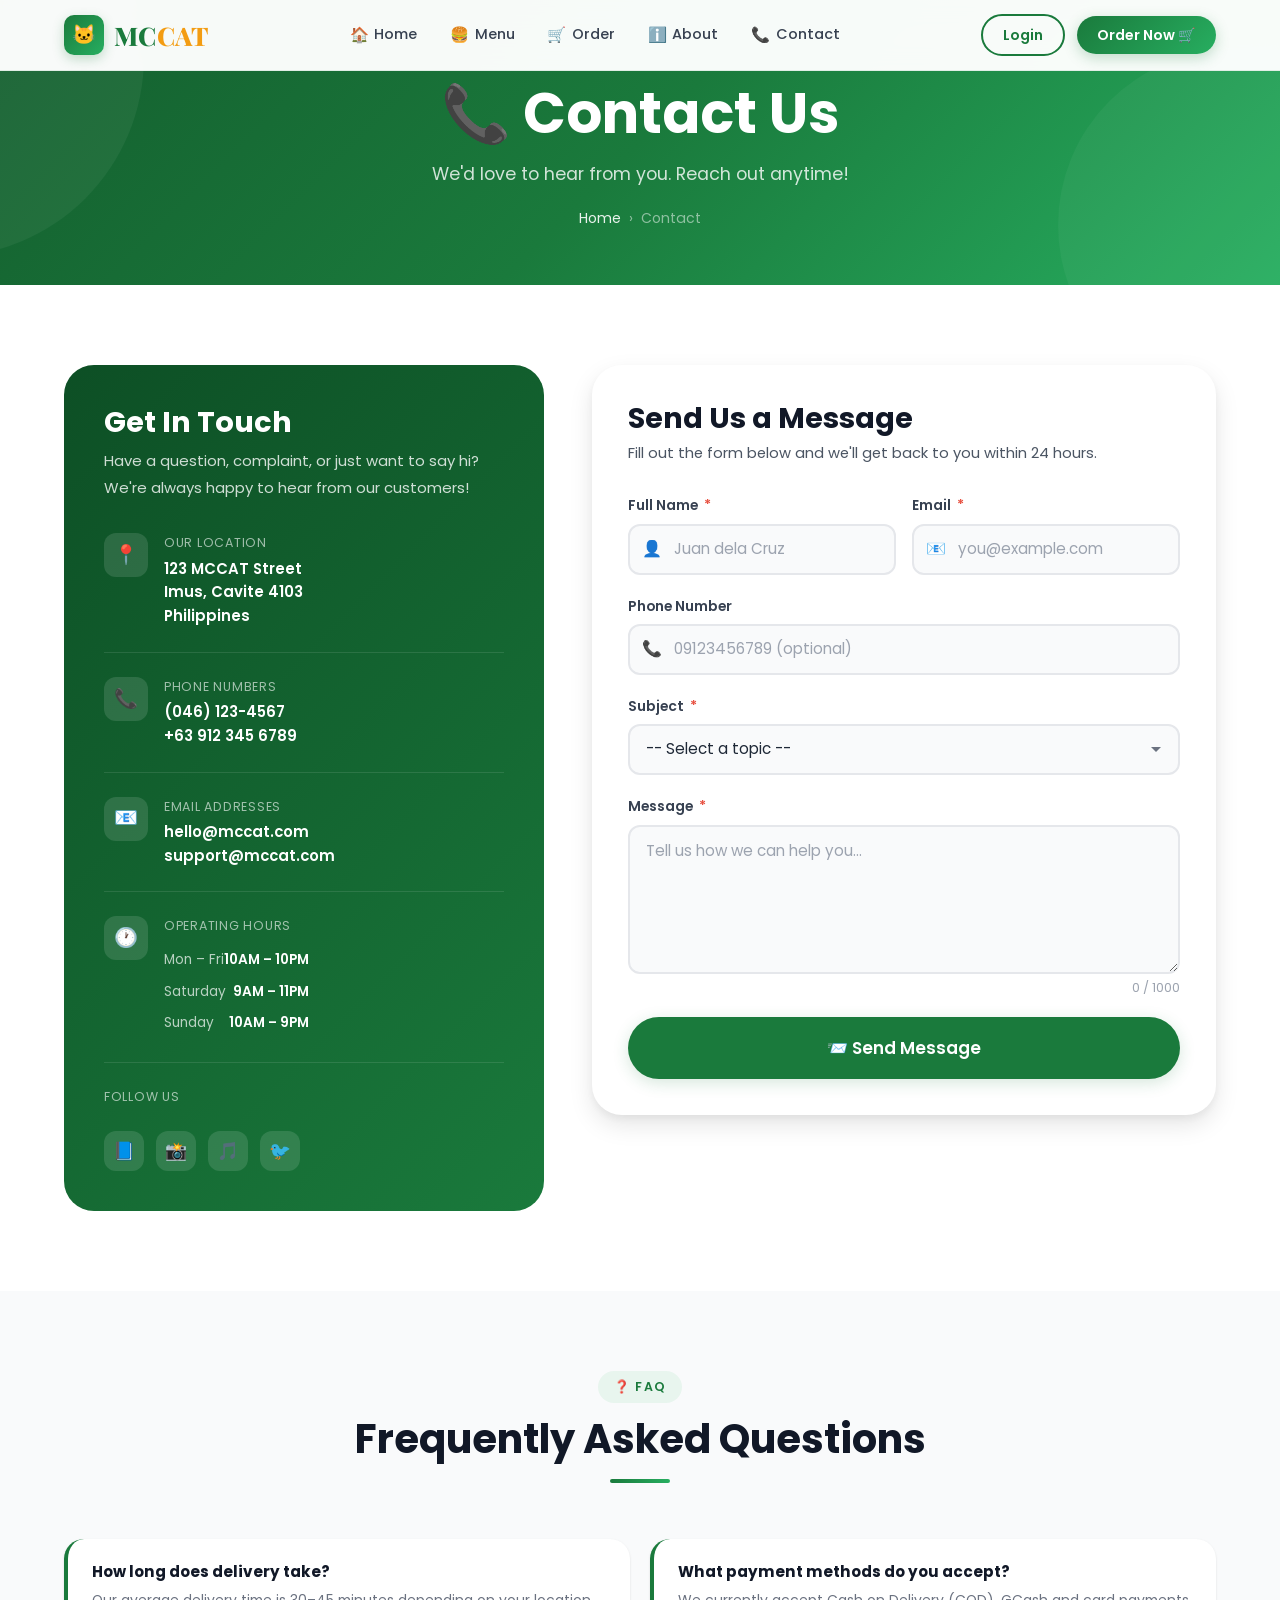
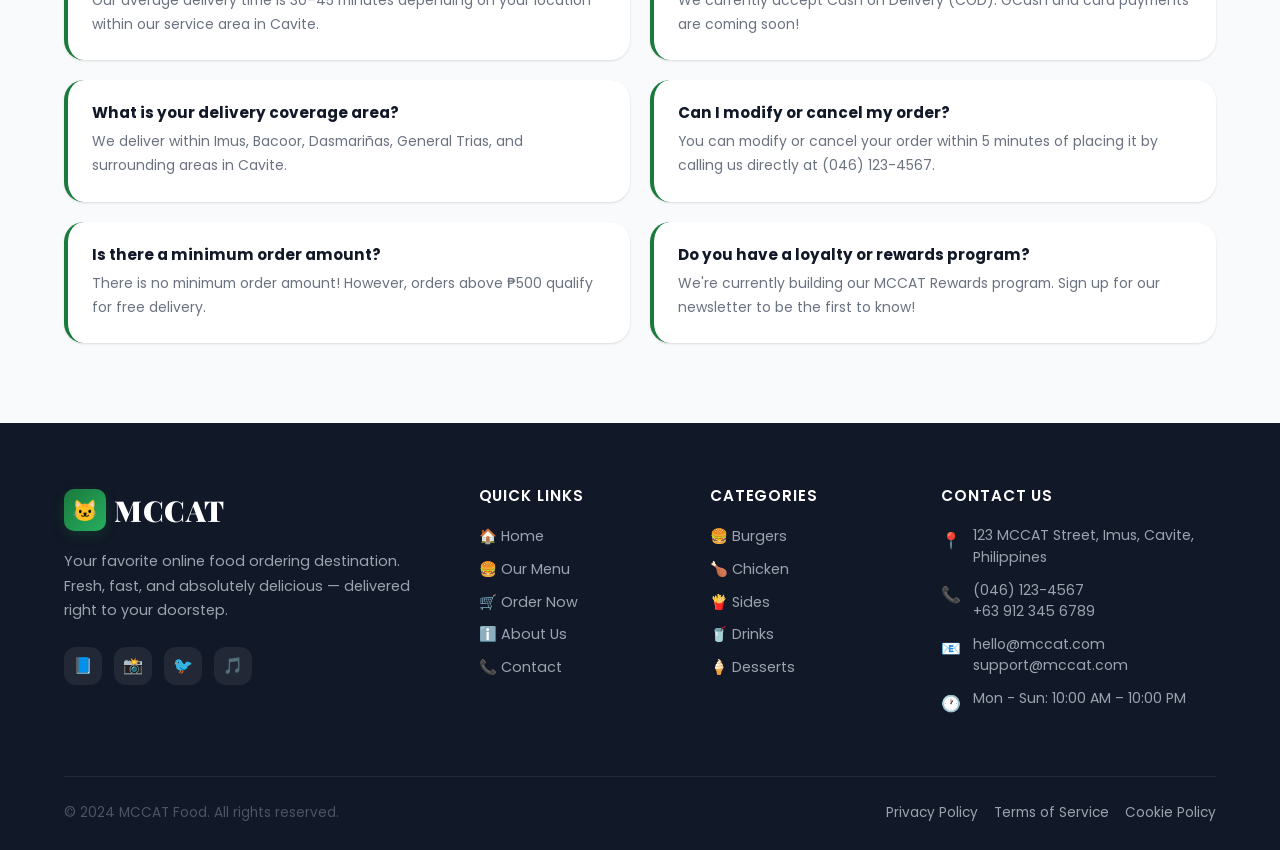
==== contact.html @ e12c821e "First upload: Front-end files" ====
<!DOCTYPE html>
<html lang="en">
<head>
  <meta charset="UTF-8" />
  <meta name="viewport" content="width=device-width, initial-scale=1.0" />
  <title>Contact Us — MCCAT</title>
  <link rel="stylesheet" href="css/style.css" />
  <link rel="stylesheet" href="css/navbar.css" />
  <link rel="stylesheet" href="css/forms.css" />
  <link rel="stylesheet" href="css/animations.css" />

  <style>
    .contact-layout {
      display: grid;
      grid-template-columns: 1fr 1.3fr;
      gap: 3rem;
      align-items: start;
    }
    .contact-info-card {
      background: linear-gradient(135deg, #0d4f25, var(--primary));
      border-radius: var(--radius-xl);
      padding: 2.5rem;
      color: #fff;
      position: sticky;
      top: 90px;
    }
    .contact-info-card h3 { color: #fff; margin-bottom: 0.5rem; }
    .contact-info-card p  { color: rgba(255,255,255,0.8); margin-bottom: 2rem; font-size:0.93rem; }
    .contact-info-item {
      display: flex;
      gap: 1rem;
      align-items: flex-start;
      margin-bottom: 1.5rem;
      padding-bottom: 1.5rem;
      border-bottom: 1px solid rgba(255,255,255,0.1);
    }
    .contact-info-item:last-of-type { border-bottom: none; margin-bottom: 2rem; }
    .ci-icon {
      width: 44px;
      height: 44px;
      background: rgba(255,255,255,0.12);
      border-radius: var(--radius-md);
      display: flex;
      align-items: center;
      justify-content: center;
      font-size: 1.2rem;
      flex-shrink: 0;
    }
    .ci-label { font-size: 0.78rem; color: rgba(255,255,255,0.6); text-transform:uppercase; letter-spacing:0.06em; margin-bottom:0.2rem; }
    .ci-value { font-weight: 600; font-size: 0.93rem; }

    .contact-social { display: flex; gap: 0.75rem; margin-top: 1.5rem; }
    .contact-social a {
      width: 40px; height: 40px;
      background: rgba(255,255,255,0.12);
      border-radius: var(--radius-md);
      display: flex; align-items: center; justify-content: center;
      font-size: 1.1rem; transition: var(--transition); text-decoration: none;
    }
    .contact-social a:hover { background: rgba(255,255,255,0.25); transform: translateY(-3px); }

    .hours-grid {
      display: grid;
      grid-template-columns: 1fr 1fr;
      gap: 0.4rem;
      margin-top: 1rem;
    }
    .hours-row { display: flex; justify-content: space-between; font-size: 0.85rem; padding: 0.3rem 0; }
    .hours-row .day   { color: rgba(255,255,255,0.7); }
    .hours-row .time  { color: #fff; font-weight: 600; }

    .contact-form-card {
      background: var(--white);
      border-radius: var(--radius-xl);
      padding: 2.25rem;
      box-shadow: var(--shadow-lg);
    }
    .contact-form-card h3 { margin-bottom: 0.25rem; }
    .contact-form-card > p { margin-bottom: 1.75rem; font-size: 0.92rem; }

    .faq-section { background: var(--gray-50,#f9fafb); }
    .faq-grid { display: grid; grid-template-columns: repeat(2,1fr); gap: 1.25rem; }
    .faq-item {
      background: var(--white);
      border-radius: var(--radius-lg);
      padding: 1.5rem;
      box-shadow: var(--shadow-sm);
      border-left: 4px solid var(--primary);
      transition: var(--transition);
    }
    .faq-item:hover { transform: translateX(4px); box-shadow: var(--shadow-md); }
    .faq-item h4 { font-size: 0.95rem; margin-bottom: 0.5rem; color: var(--gray-900); }
    .faq-item p  { font-size: 0.87rem; color: var(--gray-500); margin: 0; line-height: 1.7; }

    @media (max-width: 900px) {
      .contact-layout { grid-template-columns: 1fr; }
      .contact-info-card { position: static; }
      .faq-grid { grid-template-columns: 1fr; }
    }
  </style>
</head>
<body>

  <div id="navbarPlaceholder"></div>

  <!-- Hero -->
  <div class="page-hero">
    <div class="container">
      <h1 class="animate-fadeInDown">📞 Contact Us</h1>
      <p class="animate-fadeInUp delay-100">We'd love to hear from you. Reach out anytime!</p>
      <div class="breadcrumb">
        <a href="index.html">Home</a> <span>›</span> <span>Contact</span>
      </div>
    </div>
  </div>

  <!-- ╔══════════════════════════════════════════════════════╗
       ║  CONTACT SECTION                                     ║
       ╚══════════════════════════════════════════════════════╝ -->
  <section class="section">
    <div class="container">
      <div class="contact-layout">

        <!-- LEFT: Info Card -->
        <div class="contact-info-card reveal-left">
          <h3>Get In Touch</h3>
          <p>Have a question, complaint, or just want to say hi? We're always happy to hear from our customers!</p>

          <div class="contact-info-item">
            <div class="ci-icon">📍</div>
            <div>
              <div class="ci-label">Our Location</div>
              <div class="ci-value">123 MCCAT Street<br>Imus, Cavite 4103<br>Philippines</div>
            </div>
          </div>

          <div class="contact-info-item">
            <div class="ci-icon">📞</div>
            <div>
              <div class="ci-label">Phone Numbers</div>
              <div class="ci-value">(046) 123-4567<br>+63 912 345 6789</div>
            </div>
          </div>

          <div class="contact-info-item">
            <div class="ci-icon">📧</div>
            <div>
              <div class="ci-label">Email Addresses</div>
              <div class="ci-value">hello@mccat.com<br>support@mccat.com</div>
            </div>
          </div>

          <div class="contact-info-item">
            <div class="ci-icon">🕐</div>
            <div>
              <div class="ci-label">Operating Hours</div>
              <div style="margin-top:0.5rem;">
                <div class="hours-row"><span class="day">Mon – Fri</span><span class="time">10AM – 10PM</span></div>
                <div class="hours-row"><span class="day">Saturday</span><span class="time">9AM – 11PM</span></div>
                <div class="hours-row"><span class="day">Sunday</span><span class="time">10AM – 9PM</span></div>
              </div>
            </div>
          </div>

          <div class="ci-label">Follow Us</div>
          <div class="contact-social">
            <a href="#" aria-label="Facebook">📘</a>
            <a href="#" aria-label="Instagram">📸</a>
            <a href="#" aria-label="TikTok">🎵</a>
            <a href="#" aria-label="Twitter">🐦</a>
          </div>
        </div>

        <!-- RIGHT: Contact Form -->
        <div class="contact-form-card reveal-right">
          <h3>Send Us a Message</h3>
          <p>Fill out the form below and we'll get back to you within 24 hours.</p>

          <!-- Alert -->
          <div id="contactAlert"></div>

          <!-- Contact Form
               PHP BACKEND NOTE:
               action="api/contact.php" method="POST"
               Use PHPMailer to send email to hello@mccat.com
               INSERT INTO contact_messages (name, email, subject, message, created_at)
          -->
          <form id="contactForm" novalidate>

            <div class="form-row">
              <div class="form-group">
                <label for="contactName" class="form-label">Full Name <span class="required">*</span></label>
                <div class="input-group">
                  <input type="text" id="contactName" name="name"
                    class="form-control" placeholder="Juan dela Cruz"
                    maxlength="100" required />
                  <span class="input-icon">👤</span>
                </div>
              </div>
              <div class="form-group">
                <label for="contactEmail" class="form-label">Email <span class="required">*</span></label>
                <div class="input-group">
                  <input type="email" id="contactEmail" name="email"
                    class="form-control" placeholder="you@example.com" required />
                  <span class="input-icon">📧</span>
                </div>
              </div>
            </div>

            <div class="form-group">
              <label for="contactPhone" class="form-label">Phone Number</label>
              <div class="input-group">
                <input type="tel" id="contactPhone" name="phone"
                  class="form-control" placeholder="09123456789 (optional)"
                  maxlength="15" />
                <span class="input-icon">📞</span>
              </div>
            </div>

            <div class="form-group">
              <label for="contactSubject" class="form-label">Subject <span class="required">*</span></label>
              <select id="contactSubject" name="subject" class="form-control" required>
                <option value="">-- Select a topic --</option>
                <option value="order_inquiry">Order Inquiry</option>
                <option value="delivery_issue">Delivery Issue</option>
                <option value="food_quality">Food Quality Concern</option>
                <option value="feedback">General Feedback</option>
                <option value="partnership">Business Partnership</option>
                <option value="other">Other</option>
              </select>
            </div>

            <div class="form-group">
              <label for="contactMessage" class="form-label">Message <span class="required">*</span></label>
              <textarea id="contactMessage" name="message"
                class="form-control"
                placeholder="Tell us how we can help you..."
                rows="5" required minlength="10" maxlength="1000"></textarea>
              <span class="form-hint" id="charCount" style="text-align:right;display:block;">0 / 1000</span>
            </div>

            <button type="submit" id="contactSubmitBtn"
              class="btn btn-primary btn-full btn-lg btn-submit">
              <span class="btn-text">📨 Send Message</span>
              <span class="btn-loader" style="display:none;align-items:center;gap:0.5rem;">
                <span class="spinner spinner-sm" style="border-color:rgba(255,255,255,0.3);border-top-color:#fff;"></span>
                Sending...
              </span>
            </button>

          </form>
        </div>

      </div>
    </div>
  </section>

  <!-- ╔══════════════════════════════════════════════════════╗
       ║  FAQ                                                 ║
       ╚══════════════════════════════════════════════════════╝ -->
  <section class="section faq-section">
    <div class="container">
      <div class="section-header reveal">
        <span class="tag">❓ FAQ</span>
        <h2>Frequently Asked Questions</h2>
        <div class="divider"></div>
      </div>

      <div class="faq-grid stagger">
        <div class="faq-item reveal">
          <h4>How long does delivery take?</h4>
          <p>Our average delivery time is 30–45 minutes depending on your location within our service area in Cavite.</p>
        </div>
        <div class="faq-item reveal delay-100">
          <h4>What payment methods do you accept?</h4>
          <p>We currently accept Cash on Delivery (COD). GCash and card payments are coming soon!</p>
        </div>
        <div class="faq-item reveal delay-200">
          <h4>What is your delivery coverage area?</h4>
          <p>We deliver within Imus, Bacoor, Dasmariñas, General Trias, and surrounding areas in Cavite.</p>
        </div>
        <div class="faq-item reveal delay-300">
          <h4>Can I modify or cancel my order?</h4>
          <p>You can modify or cancel your order within 5 minutes of placing it by calling us directly at (046) 123-4567.</p>
        </div>
        <div class="faq-item reveal delay-400">
          <h4>Is there a minimum order amount?</h4>
          <p>There is no minimum order amount! However, orders above ₱500 qualify for free delivery.</p>
        </div>
        <div class="faq-item reveal delay-500">
          <h4>Do you have a loyalty or rewards program?</h4>
          <p>We're currently building our MCCAT Rewards program. Sign up for our newsletter to be the first to know!</p>
        </div>
      </div>
    </div>
  </section>

  <div id="footerPlaceholder"></div>
  <button id="backToTop" aria-label="Back to top">↑</button>
  <div class="toast-container"></div>

  <script src="js/validation.js"></script>
  <script src="js/navbar.js"></script>
  <script src="js/animations.js"></script>
  <script>
    async function loadComponent(id, file) {
      try { document.getElementById(id).innerHTML = await (await fetch(file)).text(); } catch(e) {}
    }
    loadComponent('navbarPlaceholder', 'components/navbar.html');
    loadComponent('footerPlaceholder', 'components/footer.html');

    /* ── Contact Form Logic ───────────────────────────── */
    const contactForm   = document.getElementById('contactForm');
    const contactSubmit = document.getElementById('contactSubmitBtn');
    const msgArea       = document.getElementById('contactMessage');
    const charCount     = document.getElementById('charCount');

    // Character counter
    if (msgArea && charCount) {
      msgArea.addEventListener('input', () => {
        charCount.textContent = `${msgArea.value.length} / 1000`;
        charCount.style.color = msgArea.value.length > 900 ? 'var(--danger)' : 'var(--gray-400)';
      });
    }

    if (contactForm) {
      contactForm.addEventListener('submit', function(e) {
        e.preventDefault();
        Validation.clearFormAlert('contactAlert');

        const name    = document.getElementById('contactName').value.trim();
        const email   = document.getElementById('contactEmail').value.trim();
        const subject = document.getElementById('contactSubject').value;
        const message = document.getElementById('contactMessage').value.trim();

        let valid = true;

        const nRes = Validation.validateFullName(name);
        if (!nRes.valid) { Validation.showFieldError(document.getElementById('contactName'), nRes.message); valid = false; }
        else Validation.showFieldSuccess(document.getElementById('contactName'));

        const eRes = Validation.validateEmail(email);
        if (!eRes.valid) { Validation.showFieldError(document.getElementById('contactEmail'), eRes.message); valid = false; }
        else Validation.showFieldSuccess(document.getElementById('contactEmail'));

        const sRes = Validation.validateSelect(subject, 'subject');
        if (!sRes.valid) { Validation.showFieldError(document.getElementById('contactSubject'), sRes.message); valid = false; }

        const mRes = Validation.validateTextField(message, 'Message', 10, 1000);
        if (!mRes.valid) { Validation.showFieldError(document.getElementById('contactMessage'), mRes.message); valid = false; }
        else Validation.showFieldSuccess(document.getElementById('contactMessage'));

        if (!valid) return;

        // Set loading
        contactSubmit.disabled = true;
        const btnText   = contactSubmit.querySelector('.btn-text');
        const btnLoader = contactSubmit.querySelector('.btn-loader');
        if (btnText)   btnText.style.opacity   = '0';
        if (btnLoader) btnLoader.style.display = 'flex';

        // -------------------------------------------------------
        // SIMULATE SEND
        // PHP BACKEND: fetch('api/contact.php', { method:'POST', body: JSON.stringify({name,email,subject,message}) })
        // -------------------------------------------------------
        console.log('[MCCAT Contact] Message submitted:', { name, email, subject, message });
        console.log('// PHP BACKEND: POST to api/contact.php');
        console.log('// SQL: INSERT INTO contact_messages (name, email, subject, message, created_at)');

        setTimeout(() => {
          contactSubmit.disabled = false;
          if (btnText)   btnText.style.opacity   = '1';
          if (btnLoader) btnLoader.style.display = 'none';

          Validation.showFormAlert('contactAlert', 'success',
            `Thanks ${name}! 🎉 Your message has been received. We'll reply to ${email} within 24 hours.`
          );
          if (window.showToast) showToast('Message sent successfully! 📨', 'success');
          contactForm.reset();
          if (charCount) charCount.textContent = '0 / 1000';
        }, 1500);
      });
    }
  </script>
</body>
</html>
---- css/style.css ----
/* ============================================================
   MCCAT - Main Stylesheet (style.css) — Simplified
   Primary: Green (#1a7a3c), Secondary: White (#ffffff)
   Ready for PHP + SQL backend integration
   ============================================================ */

/* --- Google Fonts Import --- */
@import url('https://fonts.googleapis.com/css2?family=Poppins:wght@300;400;500;600;700;800;900&family=Playfair+Display:wght@700;800&display=swap');

/* --- CSS Variables --- */
:root {
  --primary:        #1a7a3c;
  --primary-dark:   #145e2e;
  --primary-light:  #27ae60;
  --primary-pale:   #e8f5ee;
  --accent:         #f39c12;
  --accent-dark:    #d68910;
  --white:          #ffffff;
  --off-white:      #f9fafb;
  --gray-100:       #f3f4f6;
  --gray-200:       #e5e7eb;
  --gray-300:       #d1d5db;
  --gray-400:       #9ca3af;
  --gray-500:       #6b7280;
  --gray-600:       #4b5563;
  --gray-700:       #374151;
  --gray-800:       #1f2937;
  --gray-900:       #111827;
  --danger:         #e74c3c;
  --success:        #27ae60;
  --warning:        #f39c12;
  --shadow-sm:      0 1px 3px rgba(0,0,0,0.08), 0 1px 2px rgba(0,0,0,0.06);
  --shadow-md:      0 4px 6px rgba(0,0,0,0.07), 0 2px 4px rgba(0,0,0,0.06);
  --shadow-lg:      0 10px 25px rgba(0,0,0,0.1), 0 4px 10px rgba(0,0,0,0.05);
  --shadow-xl:      0 20px 60px rgba(0,0,0,0.15);
  --shadow-green:   0 4px 16px rgba(26,122,60,0.18);
  --radius-sm:      6px;
  --radius-md:      12px;
  --radius-lg:      20px;
  --radius-xl:      30px;
  --radius-full:    9999px;
  --transition:     all 0.2s ease;
  --font-main:      'Poppins', sans-serif;
  --font-display:   'Playfair Display', serif;
}

/* --- Reset & Base --- */
*, *::before, *::after {
  margin: 0;
  padding: 0;
  box-sizing: border-box;
}

html {
  scroll-behavior: smooth;
  font-size: 16px;
}

body {
  font-family: var(--font-main);
  color: var(--gray-800);
  background-color: var(--white);
  line-height: 1.6;
  overflow-x: hidden;
}

img { max-width: 100%; height: auto; display: block; }
a  { text-decoration: none; color: inherit; }
ul { list-style: none; }
button { cursor: pointer; border: none; background: none; font-family: inherit; }
input, textarea, select { font-family: inherit; }

/* --- Typography --- */
h1, h2, h3, h4, h5, h6 {
  font-weight: 700;
  line-height: 1.2;
  color: var(--gray-900);
}
h1 { font-size: clamp(2rem, 5vw, 3.5rem); }
h2 { font-size: clamp(1.6rem, 3.5vw, 2.5rem); }
h3 { font-size: clamp(1.2rem, 2.5vw, 1.8rem); }
h4 { font-size: 1.2rem; }
p  { color: var(--gray-600); line-height: 1.8; }

/* --- Container --- */
.container {
  width: 100%;
  max-width: 1200px;
  margin: 0 auto;
  padding: 0 1.5rem;
}

/* --- Section Styles --- */
.section    { padding: 5rem 0; }
.section-sm { padding: 3rem 0; }

.section-header {
  text-align: center;
  margin-bottom: 3.5rem;
}
.section-header .tag {
  display: inline-block;
  background: var(--primary-pale);
  color: var(--primary);
  font-size: 0.78rem;
  font-weight: 600;
  letter-spacing: 0.1em;
  text-transform: uppercase;
  padding: 0.35rem 1rem;
  border-radius: var(--radius-full);
  margin-bottom: 0.75rem;
}
.section-header h2 { margin-bottom: 0.75rem; }
.section-header p {
  max-width: 520px;
  margin: 0 auto;
  font-size: 1.05rem;
}

/* --- Buttons --- */
.btn {
  display: inline-flex;
  align-items: center;
  gap: 0.5rem;
  padding: 0.75rem 1.75rem;
  border-radius: var(--radius-full);
  font-size: 0.95rem;
  font-weight: 600;
  transition: background 0.2s ease, border-color 0.2s ease, box-shadow 0.2s ease;
  cursor: pointer;
  border: 2px solid transparent;
  white-space: nowrap;
}
.btn-primary {
  background: var(--primary);
  color: var(--white);
  box-shadow: var(--shadow-green);
}
.btn-primary:hover {
  background: var(--primary-dark);
  box-shadow: 0 6px 20px rgba(26,122,60,0.28);
}
.btn-secondary {
  background: var(--white);
  color: var(--primary);
  border-color: var(--primary);
}
.btn-secondary:hover {
  background: var(--primary-pale);
}
.btn-accent {
  background: var(--accent);
  color: var(--white);
  box-shadow: 0 4px 14px rgba(243,156,18,0.25);
}
.btn-accent:hover {
  background: var(--accent-dark);
}
.btn-outline {
  background: transparent;
  color: var(--white);
  border-color: var(--white);
}
.btn-outline:hover {
  background: var(--white);
  color: var(--primary);
}
.btn-lg   { padding: 1rem 2.25rem; font-size: 1.05rem; }
.btn-sm   { padding: 0.5rem 1.1rem; font-size: 0.85rem; }
.btn-full { width: 100%; justify-content: center; }
.btn:disabled {
  opacity: 0.6;
  cursor: not-allowed;
}

/* --- Badge --- */
.badge {
  display: inline-flex;
  align-items: center;
  padding: 0.2rem 0.65rem;
  border-radius: var(--radius-full);
  font-size: 0.75rem;
  font-weight: 600;
}
.badge-green  { background: var(--primary-pale); color: var(--primary); }
.badge-orange { background: #fff3e0; color: #e65100; }
.badge-red    { background: #fce4ec; color: var(--danger); }

/* --- Cards --- */
.card {
  background: var(--white);
  border-radius: var(--radius-lg);
  box-shadow: var(--shadow-md);
  overflow: hidden;
  transition: box-shadow 0.2s ease;
}
.card:hover {
  box-shadow: var(--shadow-lg);
}

/* --- Food Card --- */
.food-card {
  background: var(--white);
  border-radius: var(--radius-lg);
  box-shadow: var(--shadow-md);
  overflow: hidden;
  transition: box-shadow 0.2s ease, border-color 0.2s ease;
  display: flex;
  flex-direction: column;
  border: 1px solid var(--gray-100);
}
.food-card:hover {
  box-shadow: var(--shadow-lg);
  border-color: var(--primary-pale);
}
.food-card-image {
  width: 100%;
  height: 200px;
  background: var(--primary-pale);
  display: flex;
  align-items: center;
  justify-content: center;
  overflow: hidden;
  position: relative;
}
.food-card-image img {
  width: 140px;
  height: 140px;
  object-fit: contain;
}
.food-card-body {
  padding: 1.25rem;
  flex: 1;
  display: flex;
  flex-direction: column;
}
.food-card-name {
  font-size: 1rem;
  font-weight: 700;
  color: var(--gray-900);
  margin-bottom: 0.35rem;
}
.food-card-desc {
  font-size: 0.85rem;
  color: var(--gray-500);
  line-height: 1.6;
  margin-bottom: 1rem;
  flex: 1;
  display: -webkit-box;
  -webkit-line-clamp: 2;
  line-clamp: 2;
  -webkit-box-orient: vertical;
  overflow: hidden;
}
.food-card-footer {
  display: flex;
  align-items: center;
  justify-content: space-between;
  margin-top: auto;
}
.food-card-price {
  font-size: 1.15rem;
  font-weight: 800;
  color: var(--primary);
}
.food-card-price span {
  font-size: 0.78rem;
  font-weight: 500;
  color: var(--gray-400);
}
.food-card-rating {
  display: flex;
  align-items: center;
  gap: 0.25rem;
  font-size: 0.8rem;
  color: var(--gray-500);
}
.food-card-rating .star { color: #f59e0b; }

/* --- Star Rating --- */
.stars { color: #f59e0b; font-size: 0.85rem; letter-spacing: 0.05em; }

/* --- Page Hero (inner pages) --- */
.page-hero {
  background: linear-gradient(135deg, var(--primary-dark) 0%, var(--primary) 50%, var(--primary-light) 100%);
  padding: 5rem 0 3.5rem;
  text-align: center;
  position: relative;
  overflow: hidden;
}
.page-hero::before {
  content: '';
  position: absolute;
  top: -50%;
  left: -20%;
  width: 400px;
  height: 400px;
  background: rgba(255,255,255,0.05);
  border-radius: 50%;
}
.page-hero::after {
  content: '';
  position: absolute;
  bottom: -40%;
  right: -10%;
  width: 350px;
  height: 350px;
  background: rgba(255,255,255,0.04);
  border-radius: 50%;
}
.page-hero h1 { color: var(--white); margin-bottom: 0.75rem; }
.page-hero p  { color: rgba(255,255,255,0.8); font-size: 1.1rem; }
.breadcrumb {
  display: flex;
  align-items: center;
  justify-content: center;
  gap: 0.5rem;
  margin-top: 1rem;
  font-size: 0.88rem;
  color: rgba(255,255,255,0.7);
}
.breadcrumb a { color: rgba(255,255,255,0.9); transition: color 0.2s ease; }
.breadcrumb a:hover { color: var(--white); }
.breadcrumb span { color: rgba(255,255,255,0.5); }

/* --- Divider --- */
.divider {
  width: 60px;
  height: 4px;
  background: linear-gradient(90deg, var(--primary), var(--primary-light));
  border-radius: var(--radius-full);
  margin: 1rem auto;
}

/* --- Grid Layouts --- */
.grid-2    { display: grid; grid-template-columns: repeat(2, 1fr); gap: 1.5rem; }
.grid-3    { display: grid; grid-template-columns: repeat(3, 1fr); gap: 1.5rem; }
.grid-4    { display: grid; grid-template-columns: repeat(4, 1fr); gap: 1.5rem; }
.grid-auto { display: grid; grid-template-columns: repeat(auto-fill, minmax(260px, 1fr)); gap: 1.5rem; }

/* --- Alert Messages --- */
.alert {
  padding: 1rem 1.25rem;
  border-radius: var(--radius-md);
  font-size: 0.9rem;
  font-weight: 500;
  display: flex;
  align-items: flex-start;
  gap: 0.75rem;
  margin-bottom: 1rem;
}
.alert-success { background: #d1fae5; color: #065f46; border-left: 4px solid var(--success); }
.alert-error   { background: #fee2e2; color: #991b1b; border-left: 4px solid var(--danger); }
.alert-warning { background: #fef3c7; color: #92400e; border-left: 4px solid var(--warning); }
.alert-info    { background: #dbeafe; color: #1e40af; border-left: 4px solid #3b82f6; }
.alert-icon    { font-size: 1.1rem; flex-shrink: 0; margin-top: 0.05rem; }

/* --- Toast Notification --- */
.toast-container {
  position: fixed;
  top: 1.5rem;
  right: 1.5rem;
  z-index: 9999;
  display: flex;
  flex-direction: column;
  gap: 0.75rem;
}
.toast {
  background: var(--white);
  border-radius: var(--radius-md);
  padding: 1rem 1.25rem;
  box-shadow: var(--shadow-xl);
  display: flex;
  align-items: center;
  gap: 0.75rem;
  min-width: 280px;
  max-width: 380px;
  opacity: 0;
  transition: opacity 0.3s ease;
  border-left: 4px solid var(--primary);
}
.toast.show   { opacity: 1; }
.toast-icon   { font-size: 1.3rem; }
.toast-message { font-size: 0.9rem; font-weight: 500; flex: 1; }
.toast-close  { font-size: 1.1rem; cursor: pointer; color: var(--gray-400); padding: 0 0.25rem; }

/* --- Loading Spinner --- */
.spinner {
  width: 40px;
  height: 40px;
  border: 3px solid var(--gray-200);
  border-top-color: var(--primary);
  border-radius: 50%;
  animation: spin 0.8s linear infinite;
}
.spinner-sm { width: 20px; height: 20px; border-width: 2px; }
@keyframes spin { to { transform: rotate(360deg); } }

.loading-container {
  display: flex;
  flex-direction: column;
  align-items: center;
  justify-content: center;
  padding: 4rem 2rem;
  gap: 1rem;
}
.loading-container p { color: var(--gray-500); font-size: 0.9rem; }

/* --- Empty State --- */
.empty-state {
  text-align: center;
  padding: 4rem 2rem;
}
.empty-state .empty-icon { font-size: 4rem; margin-bottom: 1rem; }
.empty-state h3 { color: var(--gray-700); margin-bottom: 0.5rem; }
.empty-state p  { color: var(--gray-500); }

/* --- Footer --- */
footer {
  background: var(--gray-900);
  color: var(--gray-300);
  padding: 4rem 0 0;
}
.footer-grid {
  display: grid;
  grid-template-columns: 2fr 1fr 1fr 1.5fr;
  gap: 3rem;
  padding-bottom: 3rem;
  border-bottom: 1px solid rgba(255,255,255,0.08);
}
.footer-brand .logo-text {
  font-size: 1.8rem;
  font-weight: 900;
  color: var(--white);
  font-family: var(--font-display);
}
.footer-brand p {
  margin: 1rem 0 1.5rem;
  color: var(--gray-400);
  font-size: 0.9rem;
  line-height: 1.7;
}
.footer-social { display: flex; gap: 0.75rem; }
.social-btn {
  width: 38px;
  height: 38px;
  border-radius: var(--radius-md);
  background: rgba(255,255,255,0.07);
  display: flex;
  align-items: center;
  justify-content: center;
  font-size: 1rem;
  transition: background 0.2s ease;
  text-decoration: none;
}
.social-btn:hover { background: var(--primary); }
.footer-col h4 {
  color: var(--white);
  font-size: 0.95rem;
  font-weight: 600;
  margin-bottom: 1.25rem;
  text-transform: uppercase;
  letter-spacing: 0.06em;
}
.footer-col ul { display: flex; flex-direction: column; gap: 0.6rem; }
.footer-col ul li a {
  color: var(--gray-400);
  font-size: 0.9rem;
  transition: color 0.2s ease;
  display: flex;
  align-items: center;
  gap: 0.4rem;
}
.footer-col ul li a:hover { color: var(--primary-light); }
.footer-contact-item {
  display: flex;
  align-items: flex-start;
  gap: 0.75rem;
  margin-bottom: 0.75rem;
}
.footer-contact-item .icon { font-size: 1rem; margin-top: 0.15rem; color: var(--primary-light); }
.footer-contact-item p    { color: var(--gray-400); font-size: 0.88rem; margin: 0; line-height: 1.5; }
.footer-bottom {
  padding: 1.5rem 0;
  display: flex;
  align-items: center;
  justify-content: space-between;
  font-size: 0.85rem;
  color: var(--gray-500);
}
.footer-bottom a { color: var(--gray-400); transition: color 0.2s ease; }
.footer-bottom a:hover { color: var(--primary-light); }

/* --- Utility Classes --- */
.text-center { text-align: center; }
.text-green  { color: var(--primary); }
.text-accent { color: var(--accent); }
.text-gray   { color: var(--gray-500); }
.text-sm     { font-size: 0.875rem; }
.text-lg     { font-size: 1.125rem; }
.text-bold   { font-weight: 700; }
.bg-green    { background: var(--primary-pale); }
.mt-1 { margin-top: 0.5rem; }
.mt-2 { margin-top: 1rem; }
.mt-3 { margin-top: 1.5rem; }
.mt-4 { margin-top: 2rem; }
.mb-1 { margin-bottom: 0.5rem; }
.mb-2 { margin-bottom: 1rem; }
.mb-3 { margin-bottom: 1.5rem; }
.mb-4 { margin-bottom: 2rem; }
.d-flex          { display: flex; }
.align-center    { align-items: center; }
.justify-between { justify-content: space-between; }
.gap-1 { gap: 0.5rem; }
.gap-2 { gap: 1rem; }
.gap-3 { gap: 1.5rem; }
.hidden  { display: none !important; }
.visible { display: block !important; }

/* --- Price Tag --- */
.price-tag { font-size: 1.2rem; font-weight: 800; color: var(--primary); }
.price-tag::before { content: '₱'; font-size: 0.85em; }

/* --- Order Summary Box --- */
.summary-box {
  background: var(--primary-pale);
  border: 1px solid rgba(26,122,60,0.15);
  border-radius: var(--radius-lg);
  padding: 1.5rem;
}
.summary-row {
  display: flex;
  justify-content: space-between;
  align-items: center;
  padding: 0.5rem 0;
  font-size: 0.95rem;
}
.summary-row.total {
  border-top: 2px solid rgba(26,122,60,0.2);
  margin-top: 0.5rem;
  padding-top: 1rem;
  font-size: 1.15rem;
  font-weight: 800;
  color: var(--gray-900);
}
.summary-row.total .amount { color: var(--primary); }

/* --- Back to Top --- */
#backToTop {
  position: fixed;
  bottom: 2rem;
  right: 2rem;
  width: 46px;
  height: 46px;
  background: var(--primary);
  color: var(--white);
  border-radius: var(--radius-full);
  display: flex;
  align-items: center;
  justify-content: center;
  font-size: 1.1rem;
  box-shadow: var(--shadow-green);
  cursor: pointer;
  transition: background 0.2s ease;
  opacity: 0;
  visibility: hidden;
  z-index: 999;
  border: none;
}
#backToTop.visible { opacity: 1; visibility: visible; }
#backToTop:hover   { background: var(--primary-dark); }

/* ============================================================
   RESPONSIVE BREAKPOINTS
   ============================================================ */
@media (max-width: 1024px) {
  .footer-grid { grid-template-columns: 1fr 1fr; gap: 2rem; }
  .grid-4      { grid-template-columns: repeat(2, 1fr); }
}

@media (max-width: 768px) {
  .section { padding: 3.5rem 0; }
  .grid-2, .grid-3, .grid-4 { grid-template-columns: 1fr; }
  .footer-grid   { grid-template-columns: 1fr; gap: 2rem; }
  .footer-bottom { flex-direction: column; gap: 0.75rem; text-align: center; }
}

@media (max-width: 480px) {
  :root { font-size: 14px; }
  .container { padding: 0 1rem; }
}
---- css/navbar.css ----
/* ============================================================
   MCCAT - Navbar Styles (navbar.css) — Simplified
   ============================================================ */

/* --- Navbar Base --- */
#navbar {
  position: fixed;
  top: 0;
  left: 0;
  right: 0;
  z-index: 1000;
  background: rgba(255, 255, 255, 0.97);
  backdrop-filter: blur(12px);
  -webkit-backdrop-filter: blur(12px);
  border-bottom: 1px solid rgba(26, 122, 60, 0.1);
  transition: box-shadow 0.2s ease, border-color 0.2s ease;
}

#navbar.scrolled {
  box-shadow: 0 4px 16px rgba(0, 0, 0, 0.07);
  border-bottom-color: rgba(26, 122, 60, 0.15);
}

.navbar-container {
  display: flex;
  align-items: center;
  justify-content: space-between;
  height: 70px;
  max-width: 1200px;
  margin: 0 auto;
  padding: 0 1.5rem;
}

/* --- Logo --- */
.navbar-logo {
  display: flex;
  align-items: center;
  gap: 0.6rem;
  text-decoration: none;
  z-index: 1001;
}

.logo-icon {
  width: 40px;
  height: 40px;
  background: linear-gradient(135deg, var(--primary), var(--primary-light));
  border-radius: 10px;
  display: flex;
  align-items: center;
  justify-content: center;
  font-size: 1.2rem;
  color: white;
  font-weight: 900;
  box-shadow: 0 4px 12px rgba(26, 122, 60, 0.25);
}

.logo-text {
  font-family: var(--font-display);
  font-size: 1.6rem;
  font-weight: 800;
  color: var(--primary);
  letter-spacing: 0.02em;
}

.logo-text span { color: var(--accent); }

/* --- Nav Menu --- */
.navbar-menu {
  display: flex;
  align-items: center;
  gap: 0.25rem;
  list-style: none;
}

.nav-item { position: relative; }

.nav-link {
  display: flex;
  align-items: center;
  gap: 0.35rem;
  padding: 0.5rem 0.9rem;
  font-size: 0.9rem;
  font-weight: 500;
  color: var(--gray-700);
  border-radius: var(--radius-full);
  transition: color 0.2s ease, background 0.2s ease;
  text-decoration: none;
  white-space: nowrap;
}

.nav-link:hover {
  color: var(--primary);
  background: var(--primary-pale);
}

.nav-link.active {
  color: var(--primary);
  background: var(--primary-pale);
  font-weight: 600;
}

.nav-link .nav-icon { font-size: 0.95rem; }

/* Active indicator underline */
.nav-item::after {
  content: '';
  position: absolute;
  bottom: -2px;
  left: 50%;
  transform: translateX(-50%) scaleX(0);
  width: 20px;
  height: 3px;
  background: var(--primary);
  border-radius: var(--radius-full);
  transition: transform 0.2s ease;
}

.nav-item:has(.nav-link.active)::after {
  transform: translateX(-50%) scaleX(1);
}

/* --- Navbar Actions --- */
.navbar-actions {
  display: flex;
  align-items: center;
  gap: 0.75rem;
}

.btn-login {
  padding: 0.5rem 1.25rem;
  font-size: 0.88rem;
  font-weight: 600;
  color: var(--primary);
  background: transparent;
  border: 2px solid var(--primary);
  border-radius: var(--radius-full);
  transition: background 0.2s ease;
  text-decoration: none;
  display: inline-flex;
  align-items: center;
  gap: 0.4rem;
}

.btn-login:hover { background: var(--primary-pale); }

.btn-order-now {
  padding: 0.5rem 1.25rem;
  font-size: 0.88rem;
  font-weight: 600;
  color: var(--white);
  background: linear-gradient(135deg, var(--primary), var(--primary-light));
  border-radius: var(--radius-full);
  transition: background 0.2s ease, box-shadow 0.2s ease;
  text-decoration: none;
  display: inline-flex;
  align-items: center;
  gap: 0.4rem;
  box-shadow: 0 4px 14px rgba(26, 122, 60, 0.25);
}

.btn-order-now:hover {
  box-shadow: 0 6px 20px rgba(26, 122, 60, 0.35);
}

/* --- Mobile Hamburger --- */
.hamburger {
  display: none;
  flex-direction: column;
  justify-content: center;
  gap: 5px;
  width: 38px;
  height: 38px;
  cursor: pointer;
  padding: 6px;
  border-radius: var(--radius-md);
  transition: background 0.2s ease;
  z-index: 1001;
  border: none;
  background: transparent;
}

.hamburger:hover { background: var(--primary-pale); }

.hamburger-line {
  width: 100%;
  height: 2.5px;
  background: var(--gray-700);
  border-radius: 3px;
  transition: transform 0.25s ease, opacity 0.25s ease, background 0.2s ease;
  transform-origin: center;
}

.hamburger.open .hamburger-line:nth-child(1) {
  transform: translateY(7.5px) rotate(45deg);
  background: var(--primary);
}
.hamburger.open .hamburger-line:nth-child(2) {
  opacity: 0;
}
.hamburger.open .hamburger-line:nth-child(3) {
  transform: translateY(-7.5px) rotate(-45deg);
  background: var(--primary);
}

/* --- Mobile Overlay --- */
.mobile-overlay {
  display: none;
  position: fixed;
  top: 0;
  left: 0;
  width: 100%;
  height: 100%;
  background: rgba(0, 0, 0, 0.45);
  z-index: 998;
  opacity: 0;
  transition: opacity 0.2s ease;
}

.mobile-overlay.active {
  display: block;
  opacity: 1;
}

/* ============================================================
   RESPONSIVE NAVBAR
   ============================================================ */
@media (max-width: 900px) {
  .hamburger { display: flex; }

  .navbar-menu {
    position: fixed;
    top: 0;
    right: -300px;
    width: 280px;
    height: 100vh;
    background: var(--white);
    flex-direction: column;
    align-items: flex-start;
    justify-content: flex-start;
    padding: 5.5rem 1.5rem 2rem;
    gap: 0.25rem;
    z-index: 999;
    transition: right 0.25s ease;
    box-shadow: -4px 0 20px rgba(0, 0, 0, 0.1);
    overflow-y: auto;
  }

  .navbar-menu.mobile-open { right: 0; }

  .nav-item { width: 100%; }
  .nav-item::after { display: none; }

  .nav-link {
    width: 100%;
    padding: 0.85rem 1rem;
    font-size: 1rem;
    border-radius: var(--radius-md);
    gap: 0.75rem;
  }

  .nav-link .nav-icon {
    font-size: 1.1rem;
    width: 24px;
    text-align: center;
  }

  .nav-divider {
    width: 100%;
    height: 1px;
    background: var(--gray-100);
    margin: 0.75rem 0;
  }

  .navbar-actions { display: none; }

  .mobile-nav-actions {
    display: flex;
    flex-direction: column;
    gap: 0.75rem;
    width: 100%;
    padding-top: 1rem;
    border-top: 1px solid var(--gray-100);
    margin-top: 0.5rem;
  }

  .mobile-nav-actions .btn {
    width: 100%;
    justify-content: center;
    padding: 0.85rem;
    font-size: 0.95rem;
  }
}

@media (min-width: 901px) {
  .mobile-nav-actions { display: none; }
  .nav-divider        { display: none; }
}

/* --- Page offset for fixed navbar --- */
.navbar-spacer { height: 70px; }
---- css/forms.css ----
/* ============================================================
   MCCAT - Forms Styles (forms.css)
   ============================================================ */

/* --- Form Layout --- */
.form-page {
  min-height: calc(100vh - 70px);
  display: flex;
  align-items: center;
  justify-content: center;
  padding: 2.5rem 1.5rem;
  background: linear-gradient(135deg, #f0faf4 0%, #e8f5ee 50%, #f9fafb 100%);
  position: relative;
  overflow: hidden;
}

.form-page::before {
  content: '';
  position: absolute;
  top: -100px;
  right: -100px;
  width: 500px;
  height: 500px;
  background: radial-gradient(circle, rgba(26, 122, 60, 0.06) 0%, transparent 70%);
  pointer-events: none;
}

.form-page::after {
  content: '';
  position: absolute;
  bottom: -80px;
  left: -80px;
  width: 400px;
  height: 400px;
  background: radial-gradient(circle, rgba(243, 156, 18, 0.05) 0%, transparent 70%);
  pointer-events: none;
}

/* --- Form Card --- */
.form-card {
  background: var(--white);
  border-radius: var(--radius-xl);
  box-shadow: 0 20px 60px rgba(0, 0, 0, 0.1);
  padding: 2.5rem;
  width: 100%;
  max-width: 480px;
  position: relative;
  z-index: 1;
  animation: formSlideUp 0.5s cubic-bezier(0.34, 1.56, 0.64, 1) both;
}

@keyframes formSlideUp {
  from { opacity: 0; transform: translateY(30px); }
  to   { opacity: 1; transform: translateY(0); }
}

.form-card-wide {
  max-width: 600px;
}

/* --- Form Header --- */
.form-header {
  text-align: center;
  margin-bottom: 2rem;
}

.form-logo {
  width: 64px;
  height: 64px;
  background: linear-gradient(135deg, var(--primary), var(--primary-light));
  border-radius: 18px;
  display: flex;
  align-items: center;
  justify-content: center;
  margin: 0 auto 1.25rem;
  font-size: 1.8rem;
  box-shadow: var(--shadow-green);
}

.form-header h2 {
  font-size: 1.6rem;
  font-weight: 800;
  color: var(--gray-900);
  margin-bottom: 0.4rem;
}

.form-header p {
  color: var(--gray-500);
  font-size: 0.92rem;
}

/* --- Form Group --- */
.form-group {
  margin-bottom: 1.25rem;
}

.form-label {
  display: block;
  font-size: 0.87rem;
  font-weight: 600;
  color: var(--gray-700);
  margin-bottom: 0.45rem;
}

.form-label .required {
  color: var(--danger);
  margin-left: 3px;
}

/* --- Input Fields --- */
.form-control {
  display: block;
  width: 100%;
  padding: 0.75rem 1rem;
  font-size: 0.95rem;
  font-family: var(--font-main);
  color: var(--gray-800);
  background: var(--gray-50, #f9fafb);
  border: 2px solid var(--gray-200);
  border-radius: var(--radius-md);
  transition: var(--transition);
  outline: none;
  line-height: 1.5;
}

.form-control::placeholder {
  color: var(--gray-400);
}

.form-control:hover {
  border-color: var(--gray-300);
  background: var(--white);
}

.form-control:focus {
  border-color: var(--primary);
  background: var(--white);
  box-shadow: 0 0 0 3px rgba(26, 122, 60, 0.12);
}

/* --- Input Icon Wrapper --- */
.input-group {
  position: relative;
}

.input-group .form-control {
  padding-left: 2.75rem;
}

.input-group .input-icon {
  position: absolute;
  left: 0.9rem;
  top: 50%;
  transform: translateY(-50%);
  color: var(--gray-400);
  font-size: 1rem;
  pointer-events: none;
  transition: color 0.25s;
}

.input-group .form-control:focus ~ .input-icon,
.input-group:focus-within .input-icon {
  color: var(--primary);
}

/* Password toggle button */
.input-group .toggle-password {
  position: absolute;
  right: 0.9rem;
  top: 50%;
  transform: translateY(-50%);
  cursor: pointer;
  color: var(--gray-400);
  font-size: 1rem;
  background: none;
  border: none;
  padding: 0.25rem;
  border-radius: 4px;
  transition: color 0.25s;
  display: flex;
  align-items: center;
}

.input-group .toggle-password:hover {
  color: var(--primary);
}

.input-group .form-control.has-right-icon {
  padding-right: 2.75rem;
}

/* --- Select --- */
select.form-control {
  appearance: none;
  background-image: url("data:image/svg+xml,%3Csvg xmlns='http://www.w3.org/2000/svg' width='12' height='8' viewBox='0 0 12 8'%3E%3Cpath fill='%236b7280' d='M1 1l5 5 5-5'/%3E%3C/svg%3E");
  background-repeat: no-repeat;
  background-position: right 1rem center;
  padding-right: 2.5rem;
  cursor: pointer;
}

/* --- Textarea --- */
textarea.form-control {
  resize: vertical;
  min-height: 110px;
  line-height: 1.6;
}

/* --- Validation States --- */
.form-control.is-valid {
  border-color: var(--success);
  background-image: url("data:image/svg+xml,%3Csvg xmlns='http://www.w3.org/2000/svg' width='16' height='16' viewBox='0 0 24 24' fill='none' stroke='%2327ae60' stroke-width='2'%3E%3Cpolyline points='20 6 9 17 4 12'/%3E%3C/svg%3E");
  background-repeat: no-repeat;
  background-position: right 1rem center;
  padding-right: 2.5rem;
}

.form-control.is-invalid {
  border-color: var(--danger);
  background-image: url("data:image/svg+xml,%3Csvg xmlns='http://www.w3.org/2000/svg' width='16' height='16' viewBox='0 0 24 24' fill='none' stroke='%23e74c3c' stroke-width='2'%3E%3Ccircle cx='12' cy='12' r='10'/%3E%3Cline x1='15' y1='9' x2='9' y2='15'/%3E%3Cline x1='9' y1='9' x2='15' y2='15'/%3E%3C/svg%3E");
  background-repeat: no-repeat;
  background-position: right 1rem center;
  padding-right: 2.5rem;
}

.field-error {
  display: block;
  font-size: 0.8rem;
  color: var(--danger);
  margin-top: 0.4rem;
  font-weight: 500;
  display: flex;
  align-items: center;
  gap: 0.3rem;
}

.field-error::before {
  content: '⚠';
  font-size: 0.75rem;
}

.field-success {
  display: block;
  font-size: 0.8rem;
  color: var(--success);
  margin-top: 0.4rem;
  font-weight: 500;
}

/* --- Hint Text --- */
.form-hint {
  display: block;
  font-size: 0.8rem;
  color: var(--gray-400);
  margin-top: 0.3rem;
  line-height: 1.4;
}

/* --- Password Strength --- */
.password-strength {
  margin-top: 0.6rem;
}

.strength-bars {
  display: flex;
  gap: 4px;
  margin-bottom: 0.3rem;
}

.strength-bar {
  flex: 1;
  height: 4px;
  border-radius: 2px;
  background: var(--gray-200);
  transition: background 0.3s ease;
}

.strength-bar.weak   { background: var(--danger); }
.strength-bar.fair   { background: var(--warning); }
.strength-bar.good   { background: #3b82f6; }
.strength-bar.strong { background: var(--success); }

.strength-label {
  font-size: 0.78rem;
  font-weight: 600;
  color: var(--gray-500);
}

.strength-label.weak   { color: var(--danger); }
.strength-label.fair   { color: var(--warning); }
.strength-label.good   { color: #3b82f6; }
.strength-label.strong { color: var(--success); }

/* --- Checkbox & Radio --- */
.form-check {
  display: flex;
  align-items: center;
  gap: 0.6rem;
  cursor: pointer;
}

.form-check-input {
  width: 18px;
  height: 18px;
  border: 2px solid var(--gray-300);
  border-radius: 4px;
  appearance: none;
  cursor: pointer;
  transition: var(--transition);
  flex-shrink: 0;
  position: relative;
  background: var(--white);
}

.form-check-input:checked {
  background: var(--primary);
  border-color: var(--primary);
}

.form-check-input:checked::after {
  content: '';
  position: absolute;
  top: 2px;
  left: 5px;
  width: 5px;
  height: 9px;
  border: 2px solid white;
  border-top: none;
  border-left: none;
  transform: rotate(45deg);
}

.form-check-input[type="radio"] {
  border-radius: 50%;
}

.form-check-input[type="radio"]:checked::after {
  content: '';
  position: absolute;
  top: 3px;
  left: 3px;
  width: 8px;
  height: 8px;
  background: white;
  border-radius: 50%;
  border: none;
  transform: none;
}

.form-check-label {
  font-size: 0.88rem;
  color: var(--gray-600);
  cursor: pointer;
  user-select: none;
}

/* --- Form Row (side by side) --- */
.form-row {
  display: grid;
  grid-template-columns: 1fr 1fr;
  gap: 1rem;
}

/* --- Form Divider --- */
.form-divider {
  display: flex;
  align-items: center;
  gap: 1rem;
  margin: 1.5rem 0;
  color: var(--gray-400);
  font-size: 0.85rem;
}

.form-divider::before,
.form-divider::after {
  content: '';
  flex: 1;
  height: 1px;
  background: var(--gray-200);
}

/* --- Form Footer --- */
.form-footer {
  text-align: center;
  margin-top: 1.5rem;
  font-size: 0.88rem;
  color: var(--gray-500);
}

.form-footer a {
  color: var(--primary);
  font-weight: 600;
  transition: var(--transition);
}

.form-footer a:hover {
  color: var(--primary-dark);
  text-decoration: underline;
}

/* --- Submit Button with Loading --- */
.btn-submit {
  position: relative;
  overflow: hidden;
}

.btn-submit .btn-text { transition: opacity 0.25s; }
.btn-submit .btn-loader {
  position: absolute;
  top: 50%;
  left: 50%;
  transform: translate(-50%, -50%);
  display: none;
}

.btn-submit.loading .btn-text { opacity: 0; }
.btn-submit.loading .btn-loader { display: flex; }

/* --- Order Form Specific --- */
.order-form-section {
  background: var(--white);
  border-radius: var(--radius-lg);
  box-shadow: var(--shadow-md);
  padding: 2rem;
  margin-bottom: 1.5rem;
}

.order-form-section h3 {
  font-size: 1.1rem;
  color: var(--gray-900);
  margin-bottom: 1.5rem;
  padding-bottom: 0.75rem;
  border-bottom: 2px solid var(--gray-100);
  display: flex;
  align-items: center;
  gap: 0.6rem;
}

.order-form-section h3 .section-icon {
  width: 34px;
  height: 34px;
  background: var(--primary-pale);
  color: var(--primary);
  border-radius: var(--radius-md);
  display: flex;
  align-items: center;
  justify-content: center;
  font-size: 1rem;
}

/* --- Quantity Input --- */
.qty-control {
  display: flex;
  align-items: center;
  gap: 0;
  border: 2px solid var(--gray-200);
  border-radius: var(--radius-md);
  overflow: hidden;
  width: fit-content;
}

.qty-btn {
  width: 40px;
  height: 42px;
  display: flex;
  align-items: center;
  justify-content: center;
  font-size: 1.2rem;
  cursor: pointer;
  background: var(--gray-50, #f9fafb);
  border: none;
  color: var(--gray-700);
  transition: var(--transition);
  user-select: none;
  font-weight: 700;
}

.qty-btn:hover {
  background: var(--primary-pale);
  color: var(--primary);
}

.qty-input {
  width: 56px;
  height: 42px;
  text-align: center;
  border: none;
  border-left: 2px solid var(--gray-200);
  border-right: 2px solid var(--gray-200);
  font-size: 1rem;
  font-weight: 700;
  color: var(--gray-900);
  font-family: var(--font-main);
  outline: none;
  background: var(--white);
}

.qty-input::-webkit-inner-spin-button,
.qty-input::-webkit-outer-spin-button {
  -webkit-appearance: none;
  margin: 0;
}

/* --- Responsive Forms --- */
@media (max-width: 600px) {
  .form-card {
    padding: 1.75rem 1.25rem;
    border-radius: var(--radius-lg);
    margin: 1rem;
  }

  .form-row {
    grid-template-columns: 1fr;
  }

  .form-page {
    padding: 1.5rem 0;
    align-items: flex-start;
  }
}
---- css/animations.css ----
/* ============================================================
   MCCAT - Animations (animations.css) — Simplified
   Non-essential animations removed. Kept: scroll-reveal,
   skeleton shimmer, and spinner (required by JS & loading UI).
   ============================================================ */

/* ============================================================
   KEYFRAME DEFINITIONS
   Only spin and shimmer are kept — required by functional UI.
   ============================================================ */

@keyframes shimmer {
  0%   { background-position: -1000px 0; }
  100% { background-position:  1000px 0; }
}

@keyframes spin {
  to { transform: rotate(360deg); }
}

/* ============================================================
   SCROLL REVEAL (class added by JS)
   Simplified: fade + translate only, no scale variants.
   ============================================================ */

.reveal {
  opacity: 0;
  transform: translateY(20px);
  transition: opacity 0.5s ease, transform 0.5s ease;
}
.reveal.visible {
  opacity: 1;
  transform: translateY(0);
}

.reveal-left {
  opacity: 0;
  transform: translateX(-20px);
  transition: opacity 0.5s ease, transform 0.5s ease;
}
.reveal-left.visible { opacity: 1; transform: translateX(0); }

.reveal-right {
  opacity: 0;
  transform: translateX(20px);
  transition: opacity 0.5s ease, transform 0.5s ease;
}
.reveal-right.visible { opacity: 1; transform: translateX(0); }

.reveal-scale {
  opacity: 0;
  transition: opacity 0.5s ease;
}
.reveal-scale.visible { opacity: 1; }

/* Stagger children */
.stagger > *:nth-child(1) { transition-delay: 0.05s; }
.stagger > *:nth-child(2) { transition-delay: 0.10s; }
.stagger > *:nth-child(3) { transition-delay: 0.15s; }
.stagger > *:nth-child(4) { transition-delay: 0.20s; }
.stagger > *:nth-child(5) { transition-delay: 0.25s; }
.stagger > *:nth-child(6) { transition-delay: 0.30s; }
.stagger > *:nth-child(7) { transition-delay: 0.35s; }
.stagger > *:nth-child(8) { transition-delay: 0.40s; }

/* ============================================================
   SKELETON LOADING
   Shimmer kept — it's a functional loading state indicator.
   ============================================================ */

.skeleton {
  background: linear-gradient(
    90deg,
    var(--gray-100) 25%,
    var(--gray-200) 50%,
    var(--gray-100) 75%
  );
  background-size: 1000px 100%;
  animation: shimmer 1.5s infinite linear;
  border-radius: var(--radius-md);
}

.skeleton-card {
  border-radius: var(--radius-lg);
  overflow: hidden;
  border: 1px solid var(--gray-100);
}

.skeleton-img   { width: 100%; height: 200px; }
.skeleton-title { height: 20px; margin: 1rem 1rem 0.5rem; width: 70%; }
.skeleton-text  { height: 14px; margin: 0.4rem 1rem; }

.skeleton-text.short  { width: 40%; }
.skeleton-text.medium { width: 70%; }
.skeleton-text.long   { width: 90%; }

.skeleton-btn {
  height: 38px;
  margin: 1rem;
  width: calc(100% - 2rem);
  border-radius: var(--radius-full) !important;
}

/* ============================================================
   PAGE TRANSITION — minimal fade only
   ============================================================ */

.page-transition {
  animation: none;
  opacity: 1;
}

/* ============================================================
   UTILITY ANIMATION CLASSES
   Kept as no-ops so existing class references in HTML don't break.
   All visual motion stripped out.
   ============================================================ */

.animate-fadeIn,
.animate-fadeInUp,
.animate-fadeInDown,
.animate-fadeInLeft,
.animate-fadeInRight,
.animate-scaleIn,
.animate-bounceIn {
  opacity: 1;
  transform: none;
}

.animate-float,
.animate-floatSlow,
.animate-pulse,
.animate-wiggle {
  animation: none;
}

/* Delay utilities — kept so JS-driven stagger still works */
.delay-100  { animation-delay: 0.1s; }
.delay-200  { animation-delay: 0.2s; }
.delay-300  { animation-delay: 0.3s; }
.delay-400  { animation-delay: 0.4s; }
.delay-500  { animation-delay: 0.5s; }
.delay-600  { animation-delay: 0.6s; }
.delay-700  { animation-delay: 0.7s; }
.delay-800  { animation-delay: 0.8s; }
.delay-900  { animation-delay: 0.9s; }
.delay-1000 { animation-delay: 1s; }

/* ============================================================
   HOVER EFFECTS — simplified to color/border only, no motion
   ============================================================ */

.hover-lift,
.hover-grow { transition: box-shadow 0.2s ease; }
.hover-lift:hover,
.hover-grow:hover { box-shadow: var(--shadow-lg); }

.hover-glow:hover { box-shadow: 0 0 16px rgba(26, 122, 60, 0.3); }

/* Shine stripped — .hover-shine is now a no-op */
.hover-shine { position: relative; overflow: hidden; }

/* ============================================================
   COUNTER / GRADIENT TEXT — stripped to plain styles
   ============================================================ */

.counter-value { display: inline-block; }

.gradient-text { color: var(--primary); }

/* ============================================================
   FLOATING FOOD — hidden (decorative only)
   ============================================================ */

.floating-food { display: none; }

/* ============================================================
   BUTTON RIPPLE — stripped
   ============================================================ */

.btn-ripple { position: relative; overflow: hidden; }
.btn-ripple .ripple-effect { display: none; }

/* ============================================================
   BADGE PULSE — stripped
   ============================================================ */

.badge-pulse::before { display: none; }

/* ============================================================
   REDUCE MOTION (Accessibility)
   ============================================================ */

@media (prefers-reduced-motion: reduce) {
  *, *::before, *::after {
    animation-duration: 0.01ms !important;
    animation-iteration-count: 1 !important;
    transition-duration: 0.01ms !important;
  }

  .reveal,
  .reveal-left,
  .reveal-right,
  .reveal-scale {
    opacity: 1 !important;
    transform: none !important;
  }
}
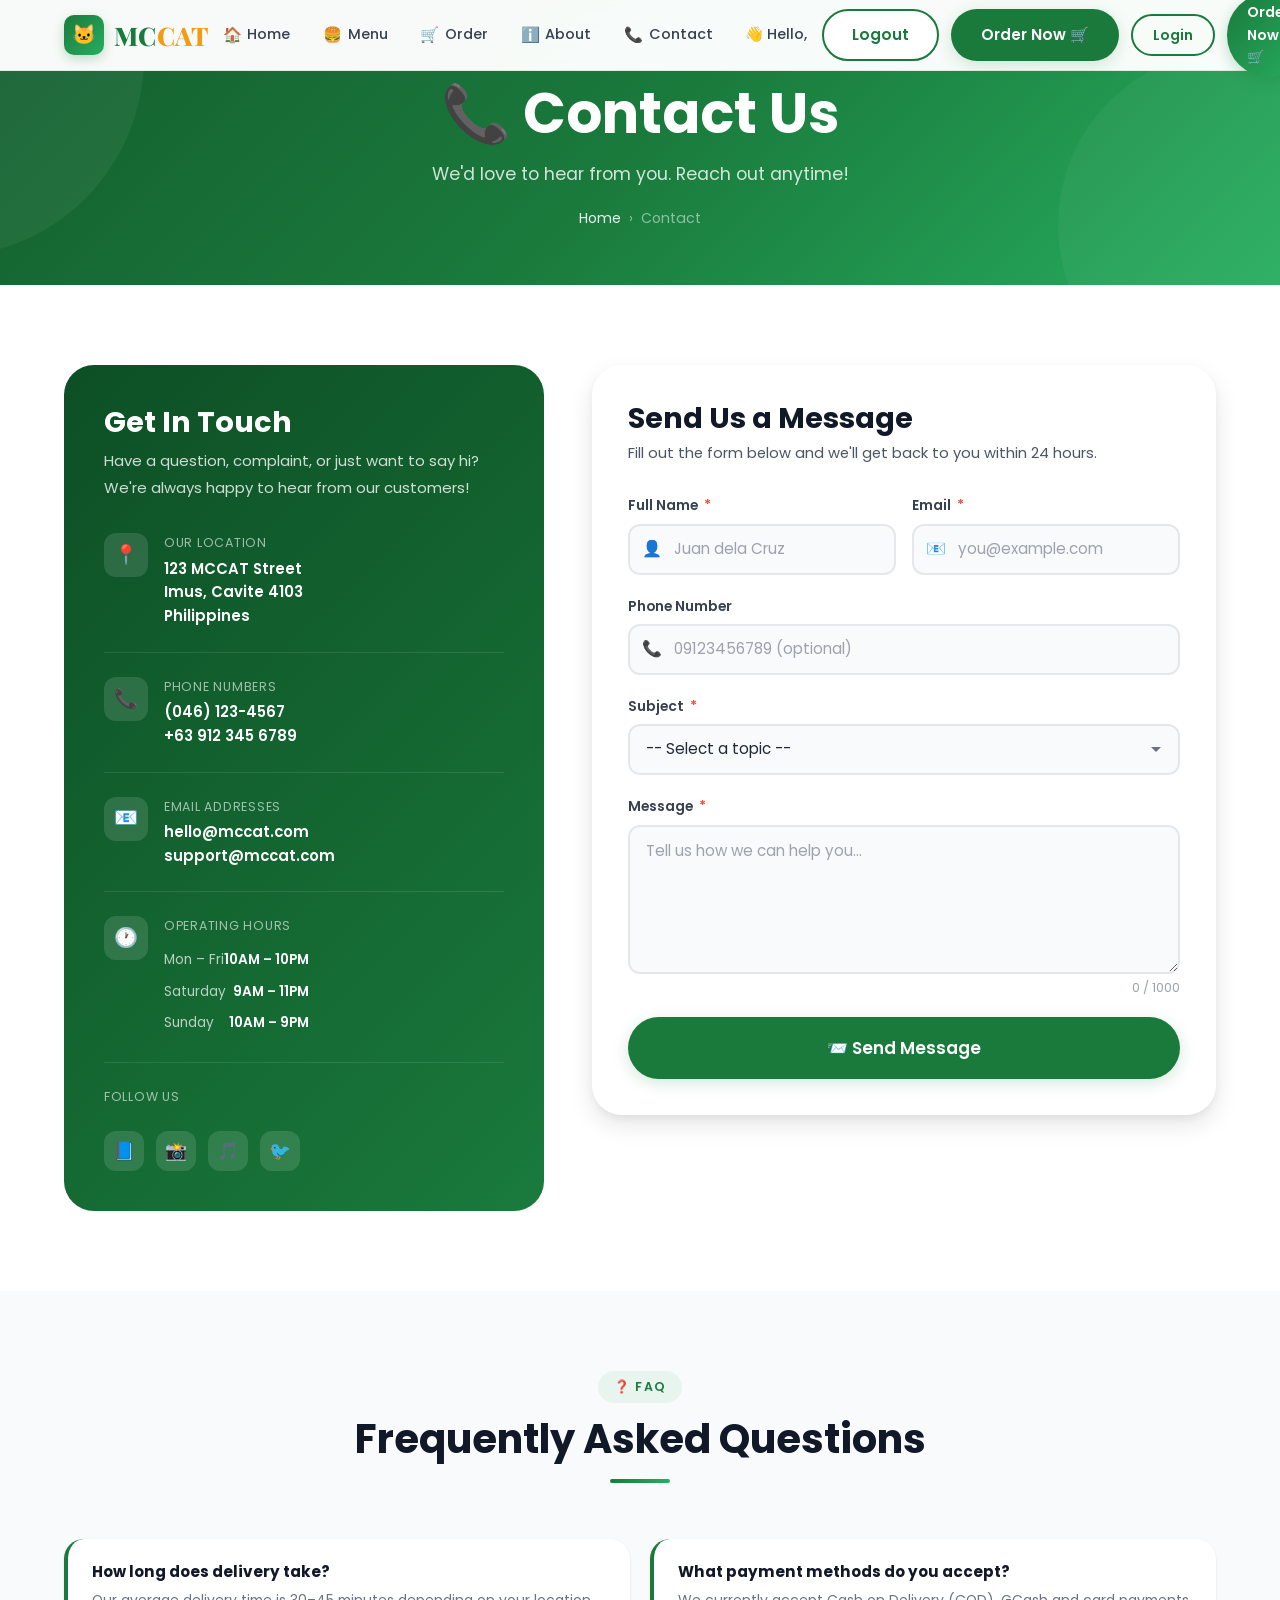
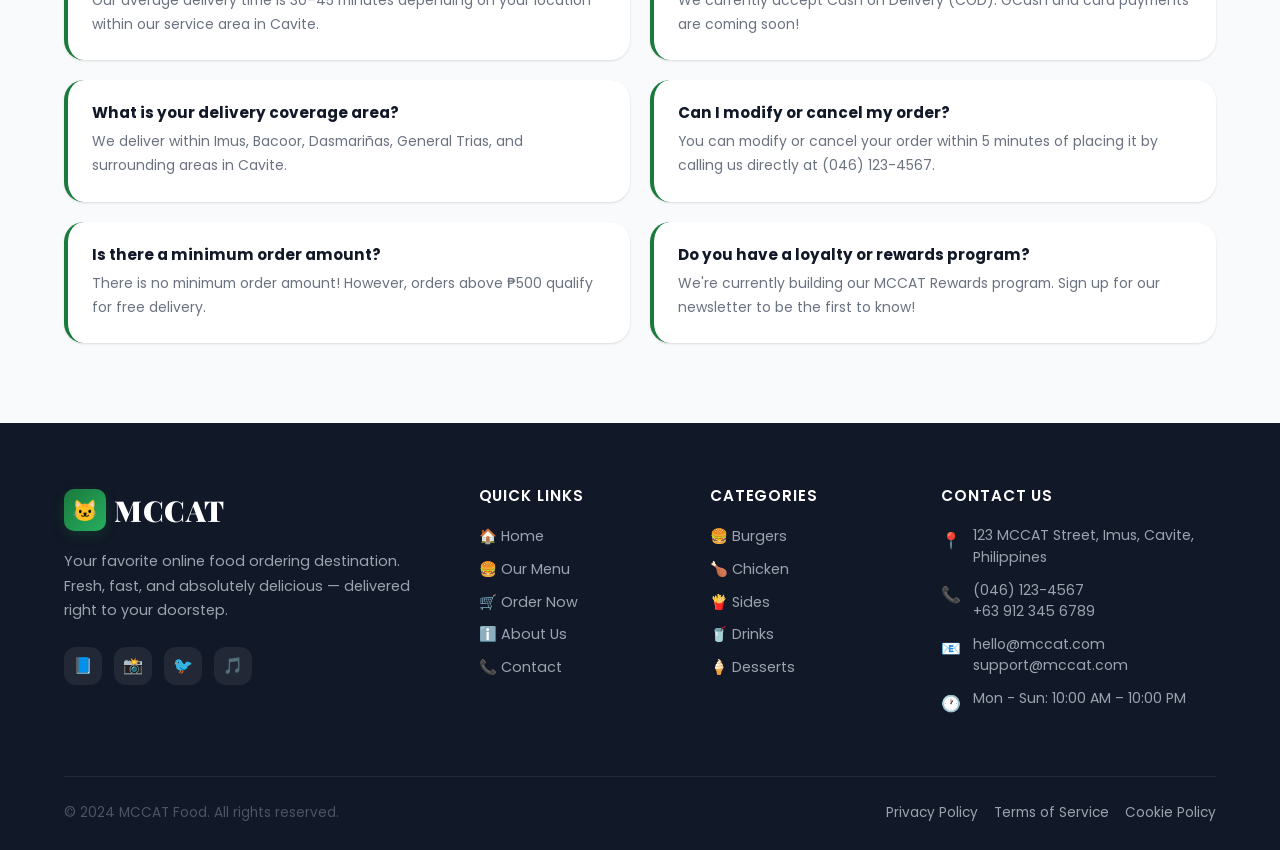
==== commit 38411533: "changed html files to php for backend" ====
--- a/contact.html
+++ b/contact.html
@@ -109,7 +109,7 @@
       <h1 class="animate-fadeInDown">📞 Contact Us</h1>
       <p class="animate-fadeInUp delay-100">We'd love to hear from you. Reach out anytime!</p>
       <div class="breadcrumb">
-        <a href="index.html">Home</a> <span>›</span> <span>Contact</span>
+        <a href="index.php">Home</a> <span>›</span> <span>Contact</span>
       </div>
     </div>
   </div>
@@ -306,7 +306,7 @@
     async function loadComponent(id, file) {
       try { document.getElementById(id).innerHTML = await (await fetch(file)).text(); } catch(e) {}
     }
-    loadComponent('navbarPlaceholder', 'components/navbar.html');
+    loadComponent('navbarPlaceholder', 'components/navbar.php');
     loadComponent('footerPlaceholder', 'components/footer.html');
 
     /* ── Contact Form Logic ───────────────────────────── */
